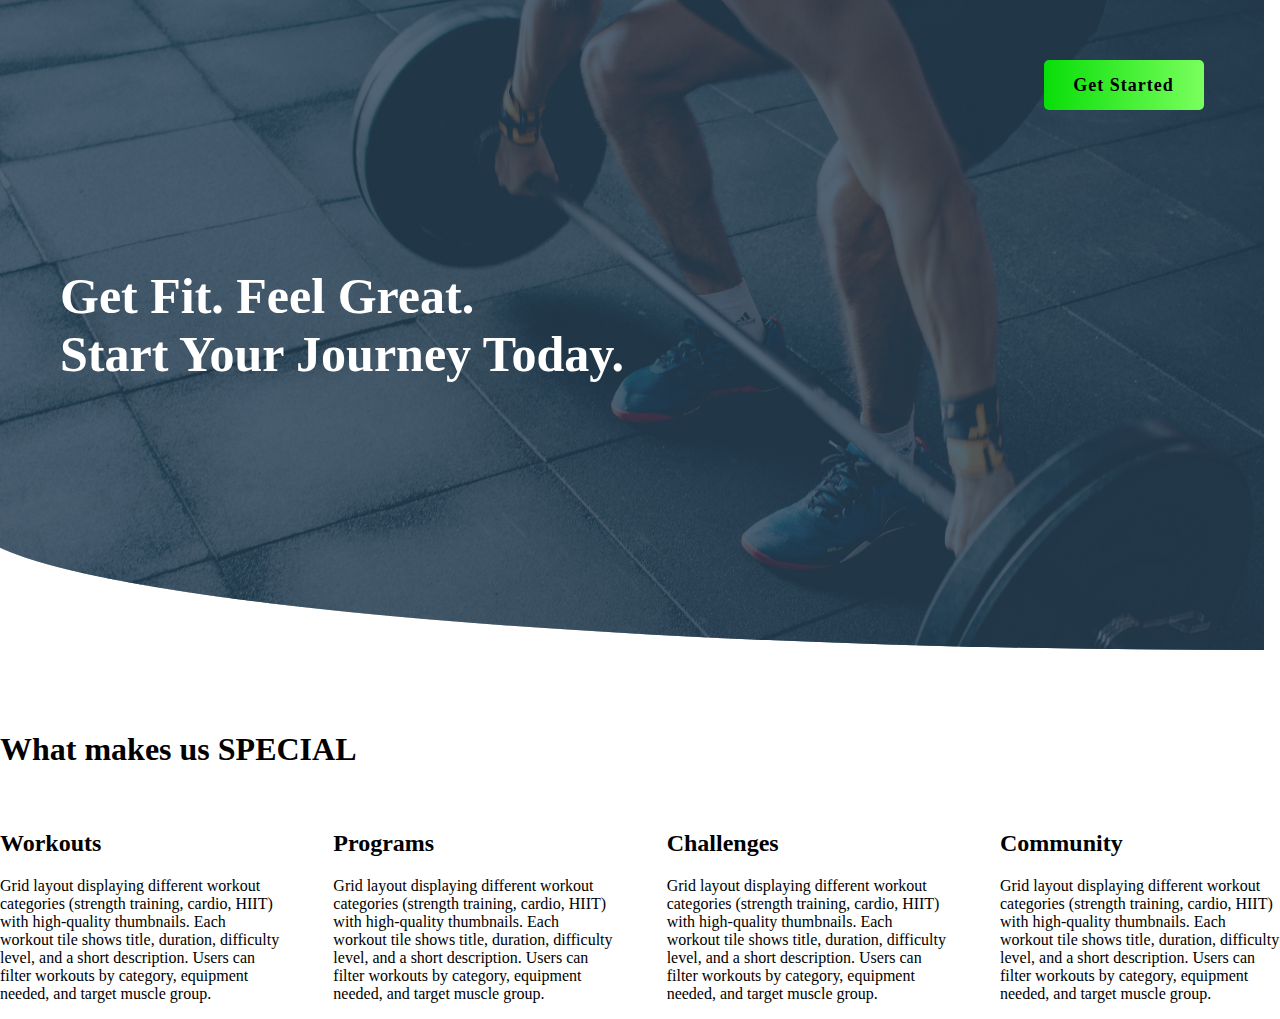
==== index.html @ 9a397f7b "Initial Commit" ====
<!DOCTYPE html>
<html lang="en">
    <head>
        <meta charset="UTF-8"/>
        <meta name="viewpoint" content="width=device-width, initial-scale=1.0">
        <link rel="stylesheet" href="styles.css">
        <title>Get Fit</title>
    </head>
    <body>
        <header>
            <div class="headerContainer">
                <div class="overlay">
                    
                        <!--
                            <p id="mainTitle">Transform Your Fitness Journey<br/>with <span>GetFit</span></p>
                        <p class="text1">
                            "Embark on a transformative fitness journey with our innovative workout tracking website. 
                            Designed to cater to all fitness levels, our platform offers a comprehensive suite of tools to help you achieve your goals. 
                            From personalized workout plans to detailed progress tracking, we provide everything you need to stay motivated and on track. 
                            Join our vibrant community of fitness enthusiasts today and take the first step towards a healthier, stronger you!"
                        </p>
                        -->
                        <nav>
                            <div class="button">Get Started</div>
                        </nav>
                        <h1>Get Fit. Feel Great.</br>Start Your Journey Today.</h1>
                        
                    
                </div>
                
            </div>
            
        </header>
        <main>
            <div class="content">
                <h1>What makes us SPECIAL</h1>
                <div class="offers">
                    <div>
                        <h2>Workouts</h2>
                        <p>
                            Grid layout displaying different workout categories (strength training, cardio, HIIT) with high-quality thumbnails.
                            Each workout tile shows title, duration, difficulty level, and a short description.
                            Users can filter workouts by category, equipment needed, and target muscle group.
                        </p>
                    </div>
                    <div>
                        <h2>Programs</h2>
                        <p>
                            Grid layout displaying different workout categories (strength training, cardio, HIIT) with high-quality thumbnails.
                            Each workout tile shows title, duration, difficulty level, and a short description.
                            Users can filter workouts by category, equipment needed, and target muscle group.
                        </p>
                    </div>
                    <div>
                        <h2>Challenges</h2>
                        <p>
                            Grid layout displaying different workout categories (strength training, cardio, HIIT) with high-quality thumbnails.
                            Each workout tile shows title, duration, difficulty level, and a short description.
                            Users can filter workouts by category, equipment needed, and target muscle group.
                        </p>
                    </div>
                    <div>
                        <h2>Community</h2>
                        <p>
                            Grid layout displaying different workout categories (strength training, cardio, HIIT) with high-quality thumbnails.
                            Each workout tile shows title, duration, difficulty level, and a short description.
                            Users can filter workouts by category, equipment needed, and target muscle group.
                        </p>
                    </div>
                </div>
            </div>
        </main>

    </body>
</html>
---- styles.css ----
body {
    margin: 0;
}

/*
header {
    padding: 0;
    display: flex;
    justify-content: space-between;
    background-image: url('image2.jpg');
    background-size: cover;
    background-repeat: no-repeat;
    height: 600px;
}
*/
.headerContainer {
    height: 650px;
    width: calc(100vw + 13.5px);
    border-bottom-left-radius: 100% 20%;
    transform: translateX(-30px);
    background-image: url('image2.jpg');
    background-size: cover;
    background-repeat: no-repeat;
}


.overlay {
    background: rgba(39,62,84,0.8);
    height: 650px;
    border-bottom-left-radius: 100% 20%;
    background-size: cover;
    display: flex;
}

.overlay h1 {
    margin: 0;
    font-size: 50px;
    color: white;
    padding-left: 90px;
    align-self: center;
}

.button {
    display: flex;
    position: absolute;
    width: 160px;
    height: 50px;
    background-image: linear-gradient(to right, rgb(8, 222, 8), rgb(122, 255, 93));
    right: 0;
    margin: 60px;
    align-items: center;
    justify-content: center;
    border-radius: 5px;
    font-size: 18px;
    font-weight: 600;
    letter-spacing: 1px;
}

.button:hover {
    background-image: linear-gradient(to right, rgb(122, 255, 93),  rgb(8, 222, 8));
}



.text1 {
    margin: 0;
    font-size: 22px;
    width: 600px;
    padding-top: 30px;
    padding-right: 60px;
}

.heroText {
    margin: 0;
    display: flex;
    flex-direction: column;
    justify-content: center;
    align-content: center;
}

.content {
    display: flex;
    flex-direction: column;
    padding-top: 60px;
}

.content h1 {
    padding-bottom: 20px;;
}

.offers {
    display: flex;
    flex-direction: row;
    justify-content: space-between;
}

.offers p {
    width: 280px;
}
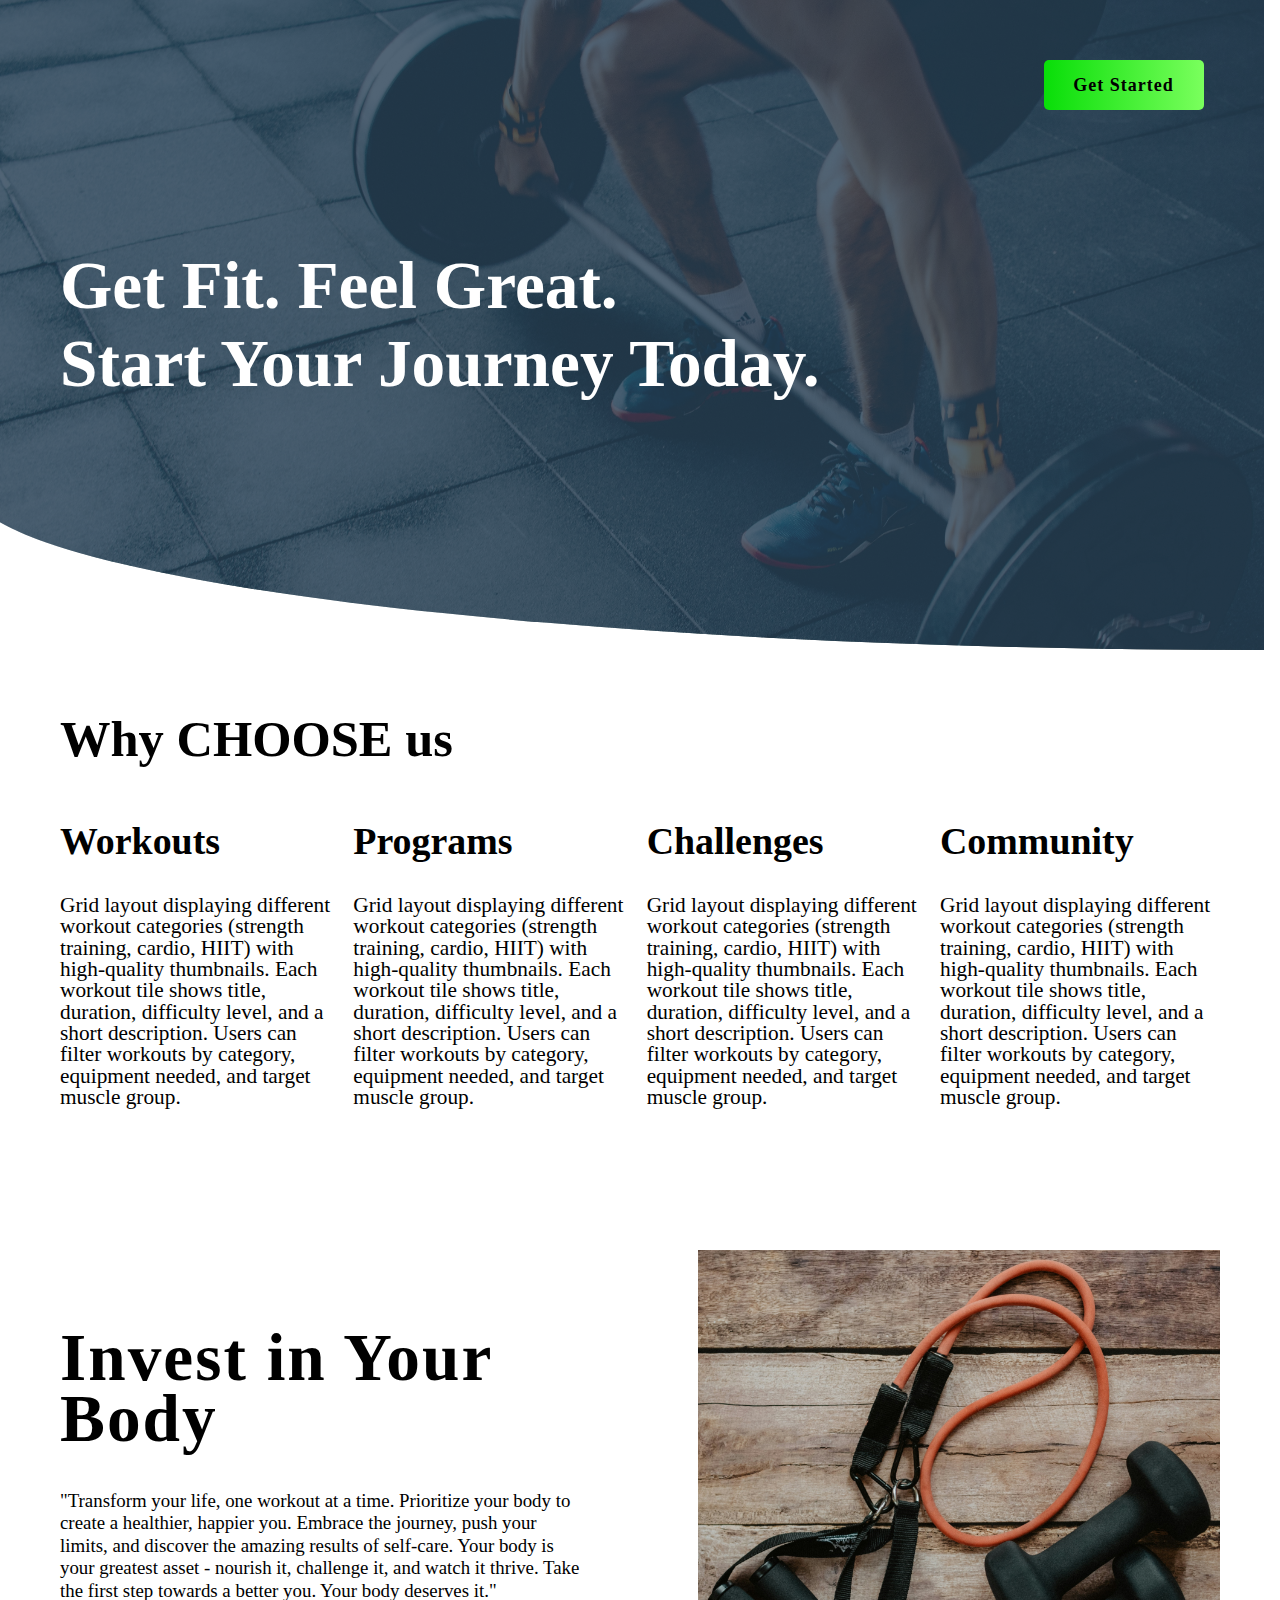
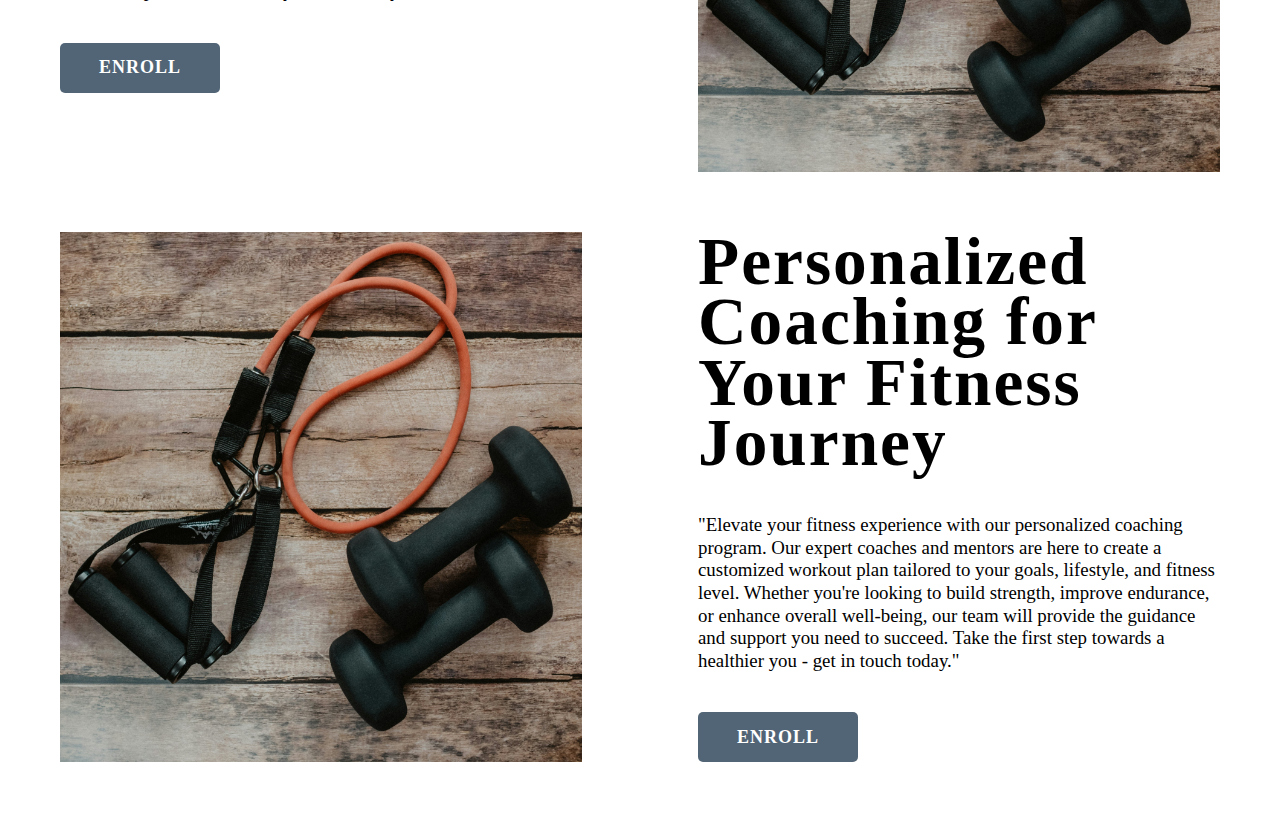
==== commit 24acc657: "Size System, New 2 sections" ====
--- a/index.html
+++ b/index.html
@@ -10,31 +10,17 @@
         <header>
             <div class="headerContainer">
                 <div class="overlay">
-                    
-                        <!--
-                            <p id="mainTitle">Transform Your Fitness Journey<br/>with <span>GetFit</span></p>
-                        <p class="text1">
-                            "Embark on a transformative fitness journey with our innovative workout tracking website. 
-                            Designed to cater to all fitness levels, our platform offers a comprehensive suite of tools to help you achieve your goals. 
-                            From personalized workout plans to detailed progress tracking, we provide everything you need to stay motivated and on track. 
-                            Join our vibrant community of fitness enthusiasts today and take the first step towards a healthier, stronger you!"
-                        </p>
-                        -->
-                        <nav>
-                            <div class="button">Get Started</div>
-                        </nav>
-                        <h1>Get Fit. Feel Great.</br>Start Your Journey Today.</h1>
-                        
-                    
+                    <nav>
+                        <div class="button">Get Started</div>
+                    </nav>
+                    <h1>Get Fit. Feel Great.</br>Start Your Journey Today.</h1>
                 </div>
-                
-            </div>
-            
+            </div>   
         </header>
         <main>
-            <div class="content">
-                <h1>What makes us SPECIAL</h1>
-                <div class="offers">
+            <div class="info-section">
+                <h1>Why CHOOSE us</h1>
+                <div class="info-columns">
                     <div>
                         <h2>Workouts</h2>
                         <p>
@@ -69,7 +55,42 @@
                     </div>
                 </div>
             </div>
+            <div class="invest-section">
+                <div class="invest-left">
+                    <h1>Invest in Your Body</h1>
+                    <p>
+                        "Transform your life, one workout at a time. Prioritize your body to create a healthier, happier you. 
+                        Embrace the journey, push your limits, and discover the amazing results of self-care. Your body is your greatest asset - nourish it, challenge it, and watch it thrive. 
+                        Take the first step towards a better you. Your body deserves it."
+                    </p>
+                    <div class="button-action">ENROLL</div>
+                </div>
+                <img class="sqr-image sqr-left" src="SqImage.jpg"/>
+            </div>
+            <div class="invest-section">
+                <img class="sqr-image sqr-right" src="SqImage.jpg"/>
+                <div class="invest-left">
+                    <h1>Personalized Coaching for Your Fitness Journey</h1>
+                    <p>
+                        "Elevate your fitness experience with our personalized coaching program. Our expert coaches and mentors are here to create a customized workout plan tailored to your goals, lifestyle, and fitness level. 
+                        Whether you're looking to build strength, improve endurance, or enhance overall well-being, our team will provide the guidance and support you need to succeed. 
+                        Take the first step towards a healthier you - get in touch today."
+                    </p>
+                    <div class="button-action">ENROLL</div>
+                </div>
+            </div>
         </main>
 
     </body>
-</html>+</html>
+
+<!--
+
+                            <p id="mainTitle">Transform Your Fitness Journey<br/>with <span>GetFit</span></p>
+                        <p class="text1">
+                            "Embark on a transformative fitness journey with our innovative workout tracking website. 
+                            Designed to cater to all fitness levels, our platform offers a comprehensive suite of tools to help you achieve your goals. 
+                            From personalized workout plans to detailed progress tracking, we provide everything you need to stay motivated and on track. 
+                            Join our vibrant community of fitness enthusiasts today and take the first step towards a healthier, stronger you!"
+                        </p>
+-->
--- a/styles.css
+++ b/styles.css
@@ -1,22 +1,29 @@
+/* MARGIN - PADDING
+ 0 / 60 / 90
+*/
+
+/* BORDER RADIUS
+ 5 - button
+
+*/
+
+/* FONT SIZE - rem
+    5.61 / 4.209 / 3.157 / 2.369 / 1.777 / 1.333 / 1.18 / 1 / 0.75 / 0.563
+*/
+
+/* LINE HEIGT
+    1
+*/
+
+
 body {
     margin: 0;
 }
 
-/*
-header {
-    padding: 0;
-    display: flex;
-    justify-content: space-between;
-    background-image: url('image2.jpg');
-    background-size: cover;
-    background-repeat: no-repeat;
-    height: 600px;
-}
-*/
 .headerContainer {
     height: 650px;
     width: calc(100vw + 13.5px);
-    border-bottom-left-radius: 100% 20%;
+    border-bottom-left-radius: 100% 25%;
     transform: translateX(-30px);
     background-image: url('image2.jpg');
     background-size: cover;
@@ -27,14 +34,14 @@
 .overlay {
     background: rgba(39,62,84,0.8);
     height: 650px;
-    border-bottom-left-radius: 100% 20%;
+    border-bottom-left-radius: 100% 25%;
     background-size: cover;
     display: flex;
 }
 
 .overlay h1 {
     margin: 0;
-    font-size: 50px;
+    font-size: 4.209rem;
     color: white;
     padding-left: 90px;
     align-self: center;
@@ -81,20 +88,89 @@
 .content {
     display: flex;
     flex-direction: column;
-    padding-top: 60px;
+}
+    
+
+.info-section {
+    margin: 60px;
+    padding-bottom: 60px;
 }
 
-.content h1 {
-    padding-bottom: 20px;;
+.info-section h1 {
+    font-size: 3.157rem;
+    margin: 0;
 }
 
-.offers {
+.info-columns {
+    display: flex;
+    flex-direction: row;
+    justify-content: space-between;
+    padding-top: 20px;
+}
+
+.info-columns h2 {
+    font-size: 2.369rem;
+}
+
+.info-columns p {
+    width: 280px;
+    font-size: 1.333rem;
+    line-height: 1;
+}
+
+.invest-section {
+    margin: 60px;
     display: flex;
     flex-direction: row;
     justify-content: space-between;
 }
 
-.offers p {
-    width: 280px;
+.invest-left {
+    display: flex;
+    flex-direction: column;
+    justify-content: center;
+    width: 45%;
 }
 
+.invest-left h1 {
+    display: inline-block;
+    font-size: 4.209rem;
+    margin: 0;
+    padding-bottom: 40px;
+    letter-spacing: 2px;
+    line-height: 0.9;
+}
+
+.invest-left p {
+    margin: 0;
+    font-size: 1.18rem;
+    padding-bottom: 40px;
+    line-height: 1.2;
+}
+
+.sqr-image {
+    width: 45%;
+}
+
+/*
+.sqr-left {
+    margin-left: 90px;
+}
+
+.sqr-right {
+    margin-right: 90px;
+}
+*/
+.button-action {
+    display: flex;
+    width: 160px;
+    height: 50px;
+    background-color: rgba(39,62,84,0.8);
+    align-items: center;
+    justify-content: center;
+    border-radius: 5px;
+    font-size: 18px;
+    font-weight: 600;
+    letter-spacing: 1px;
+    color: white;
+}
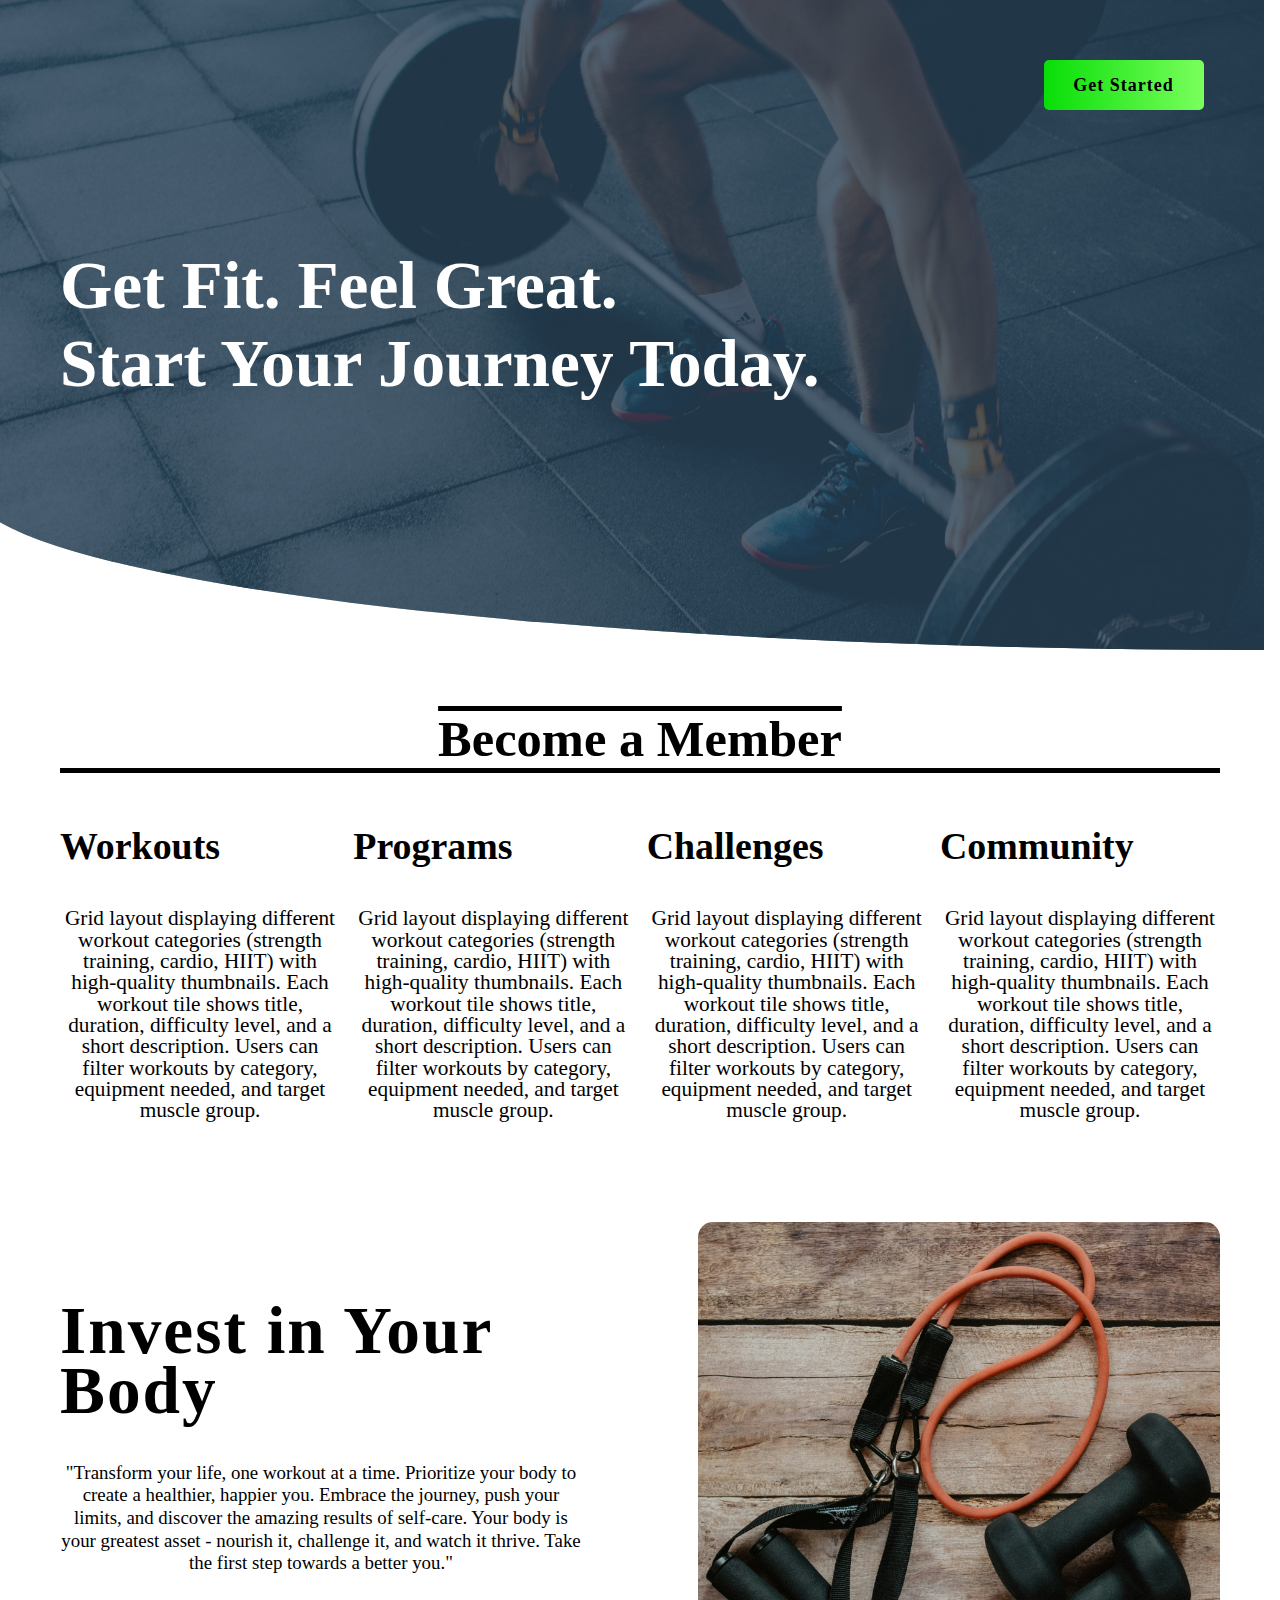
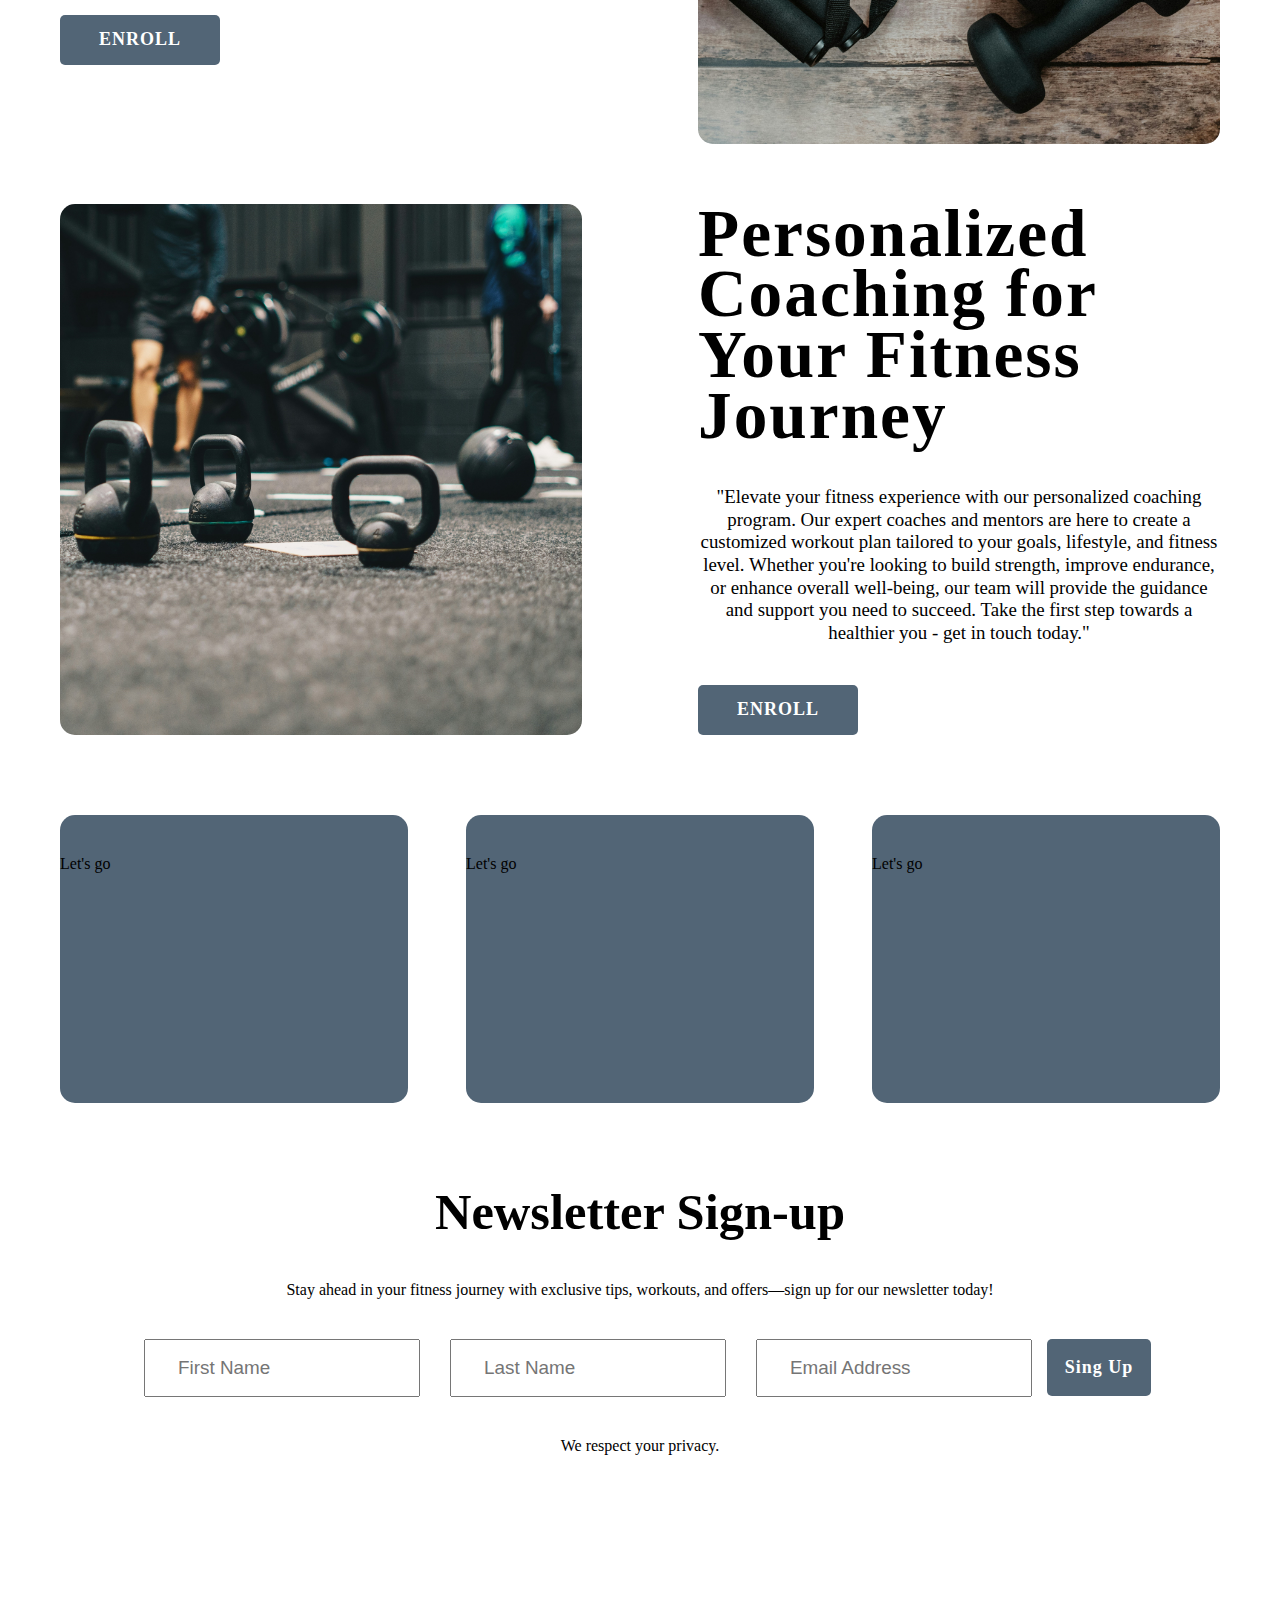
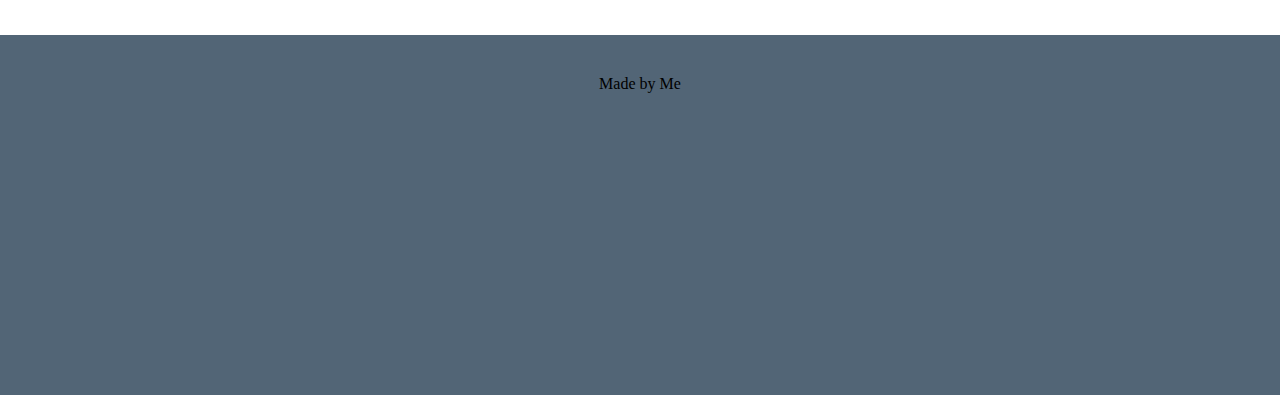
==== commit 4ba0084d: "New Feedback, Newsletter sections, new img, footer" ====
--- a/index.html
+++ b/index.html
@@ -19,7 +19,7 @@
         </header>
         <main>
             <div class="info-section">
-                <h1>Why CHOOSE us</h1>
+                <h1>Become a Member</h1>
                 <div class="info-columns">
                     <div>
                         <h2>Workouts</h2>
@@ -61,14 +61,14 @@
                     <p>
                         "Transform your life, one workout at a time. Prioritize your body to create a healthier, happier you. 
                         Embrace the journey, push your limits, and discover the amazing results of self-care. Your body is your greatest asset - nourish it, challenge it, and watch it thrive. 
-                        Take the first step towards a better you. Your body deserves it."
+                        Take the first step towards a better you."
                     </p>
                     <div class="button-action">ENROLL</div>
                 </div>
-                <img class="sqr-image sqr-left" src="SqImage.jpg"/>
+                <img class="sqr-image sqr-left" src="assets/images/invest.jpg"/>
             </div>
             <div class="invest-section">
-                <img class="sqr-image sqr-right" src="SqImage.jpg"/>
+                <img class="sqr-image sqr-right" src="assets/images/coaching.jpg"/>
                 <div class="invest-left">
                     <h1>Personalized Coaching for Your Fitness Journey</h1>
                     <p>
@@ -79,7 +79,32 @@
                     <div class="button-action">ENROLL</div>
                 </div>
             </div>
+            <div class="feedback-carousel">
+                <div class="feedback-card">
+                    <p>Let's go</p>
+                </div>
+                <div class="feedback-card">
+                    <p>Let's go</p>
+                </div>
+                <div class="feedback-card">
+                    <p>Let's go</p>
+                </div>
+            </div>
+            <div class="newsletter-section">
+                <h1>Newsletter Sign-up</h1>
+                <p>Stay ahead in your fitness journey with exclusive tips, workouts, and offers—sign up for our newsletter today!</p>
+                <div class="newsletter-boxes">
+                    <input class="newsletter-box" type="text" id="fname" name="fname" placeholder="First Name"><br>
+                    <input class="newsletter-box" type="text" id="fname" name="fname" placeholder="Last Name"><br>
+                    <input  class="newsletter-box"type="text" id="fname" name="fname" placeholder="Email Address"><br>
+                    <div class="button-action newsletter-button">Sing Up</div>
+                </div>
+                <p>We respect your privacy.</p>
+            </div>
         </main>
+        <footer>
+            <p>Made by Me</p>
+        </footer>
 
     </body>
 </html>
--- a/styles.css
+++ b/styles.css
@@ -4,7 +4,7 @@
 
 /* BORDER RADIUS
  5 - button
-
+ 15 - sqr image
 */
 
 /* FONT SIZE - rem
@@ -25,7 +25,7 @@
     width: calc(100vw + 13.5px);
     border-bottom-left-radius: 100% 25%;
     transform: translateX(-30px);
-    background-image: url('image2.jpg');
+    background-image: url('assets/images/mainBackground.jpg');
     background-size: cover;
     background-repeat: no-repeat;
 }
@@ -93,12 +93,14 @@
 
 .info-section {
     margin: 60px;
-    padding-bottom: 60px;
 }
 
 .info-section h1 {
     font-size: 3.157rem;
     margin: 0;
+    text-align: center;
+    text-decoration: overline;
+    border-bottom: 5px solid;
 }
 
 .info-columns {
@@ -150,17 +152,9 @@
 
 .sqr-image {
     width: 45%;
-}
-
-/*
-.sqr-left {
-    margin-left: 90px;
-}
-
-.sqr-right {
-    margin-right: 90px;
-}
-*/
+    border-radius: 15px;;
+}
+
 .button-action {
     display: flex;
     width: 160px;
@@ -174,3 +168,62 @@
     letter-spacing: 1px;
     color: white;
 }
+
+.feedback-carousel {
+    margin: 80px 60px;
+    display: flex;
+    flex-direction: row;
+    justify-content: space-between;
+}
+
+.feedback-card {
+    width: 30%;
+    height: 18rem;
+    background-color: rgba(39,62,84,0.8);
+    border-radius: 15px;
+}
+
+.feedback-card p {
+    display: inline-block;
+}
+
+.newsletter-section {
+    margin: 60px 120px;
+}
+
+.newsletter-section h1, p {
+    text-align: center;
+    margin: 40px 0;
+}
+
+.newsletter-section h1 {
+    font-size: 3.157rem;
+    margin-top: 80px;
+}
+
+.newsletter-boxes {
+    display: flex;
+    flex-direction: row;
+    justify-content: center;
+    margin-top: 30px;
+}
+
+.newsletter-box {
+    width: 20%;
+    font-size: 1.18rem;
+    padding: 1rem 2rem;
+    margin: 0 15px;
+}
+
+.newsletter-button {
+    height: 3.6rem;
+    width: 10%;
+}
+
+footer {
+    position: absolute;
+    margin-top: 120px;
+    width: 100%;
+    height: 40%;
+    background-color: rgba(39,62,84,0.8);
+}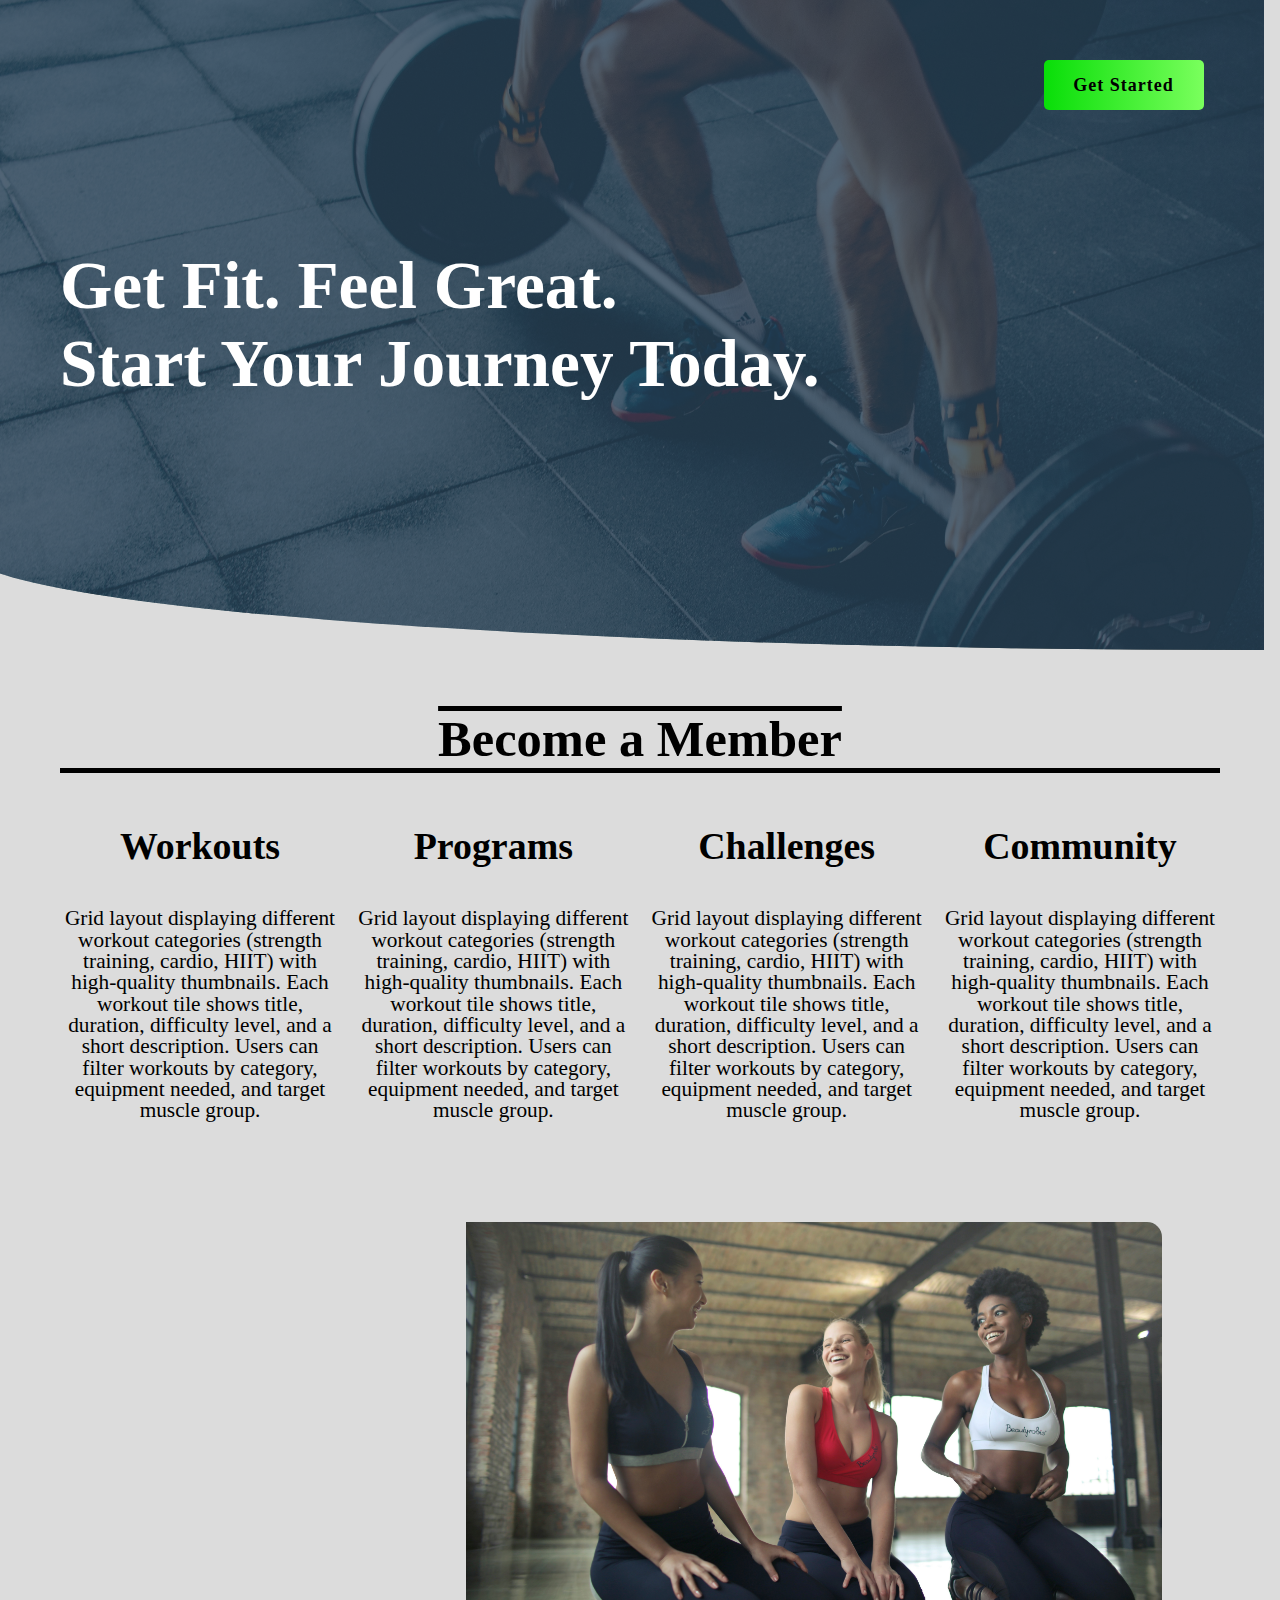
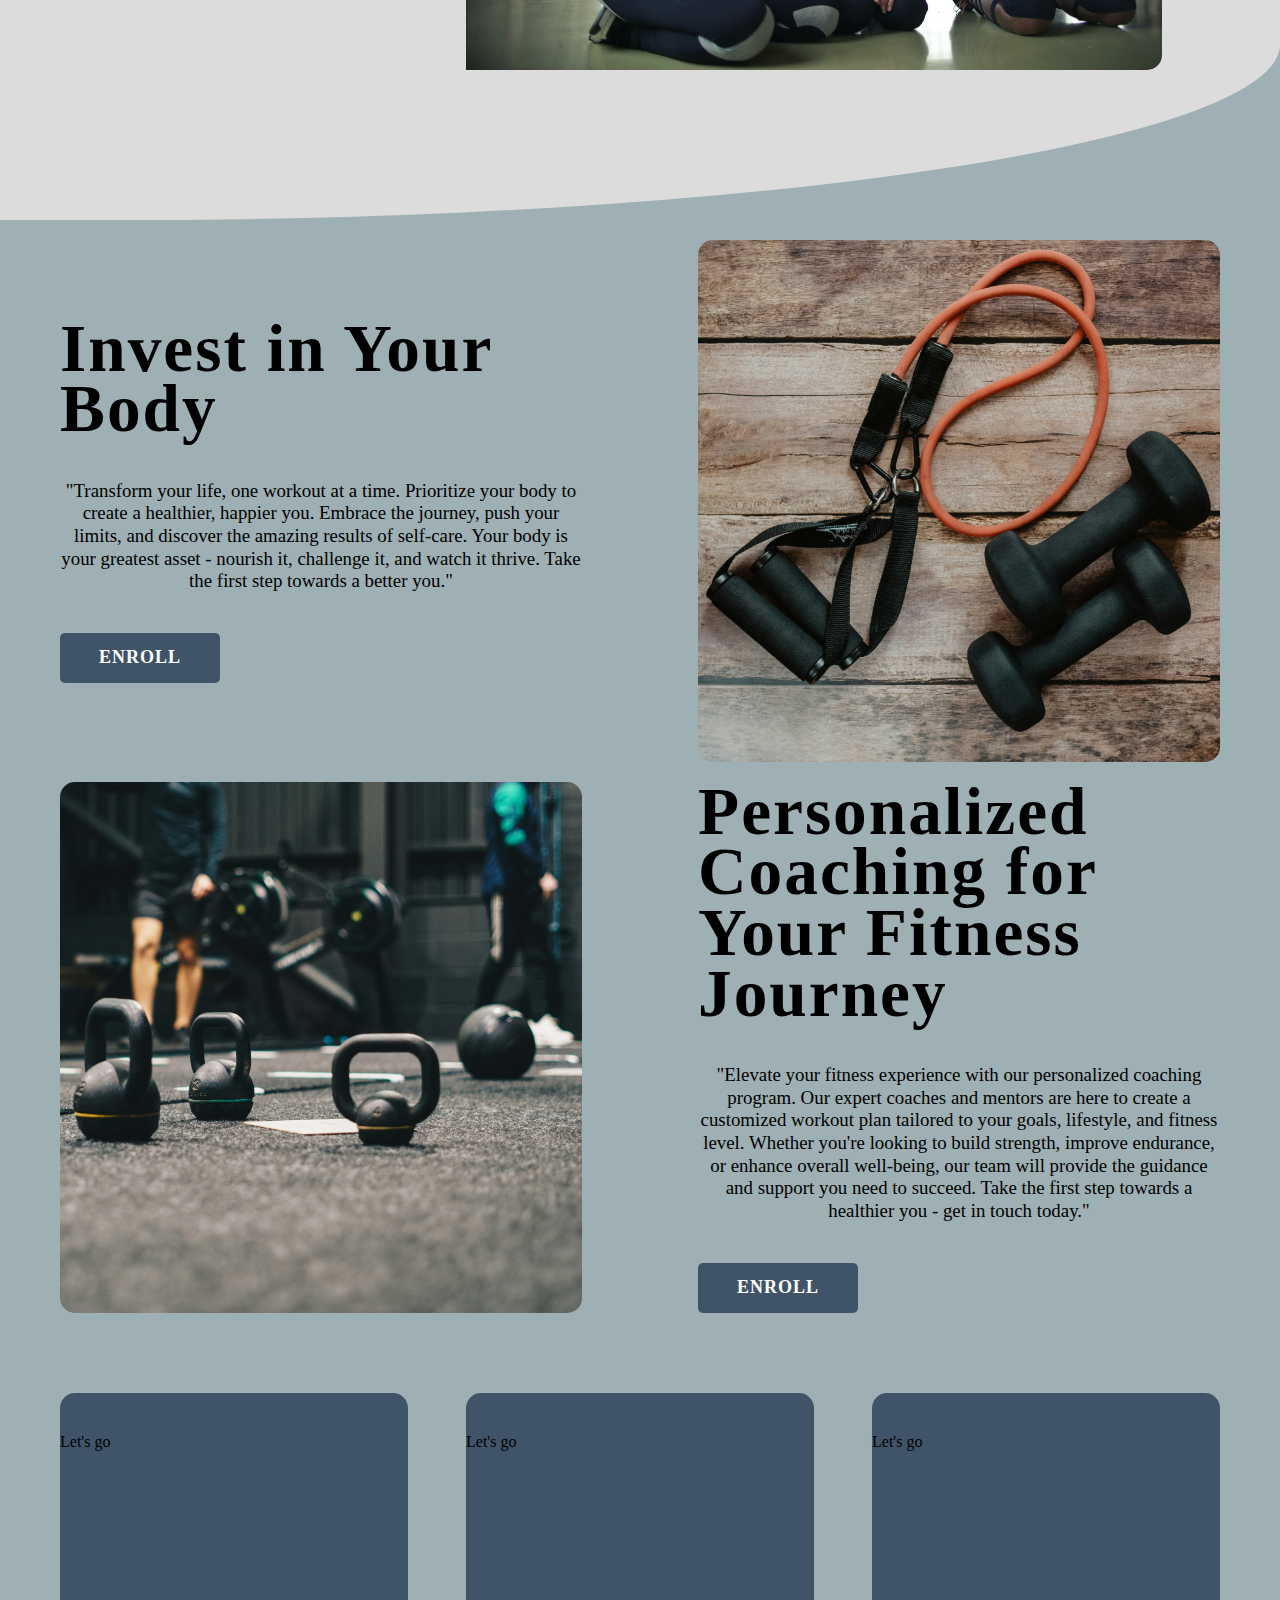
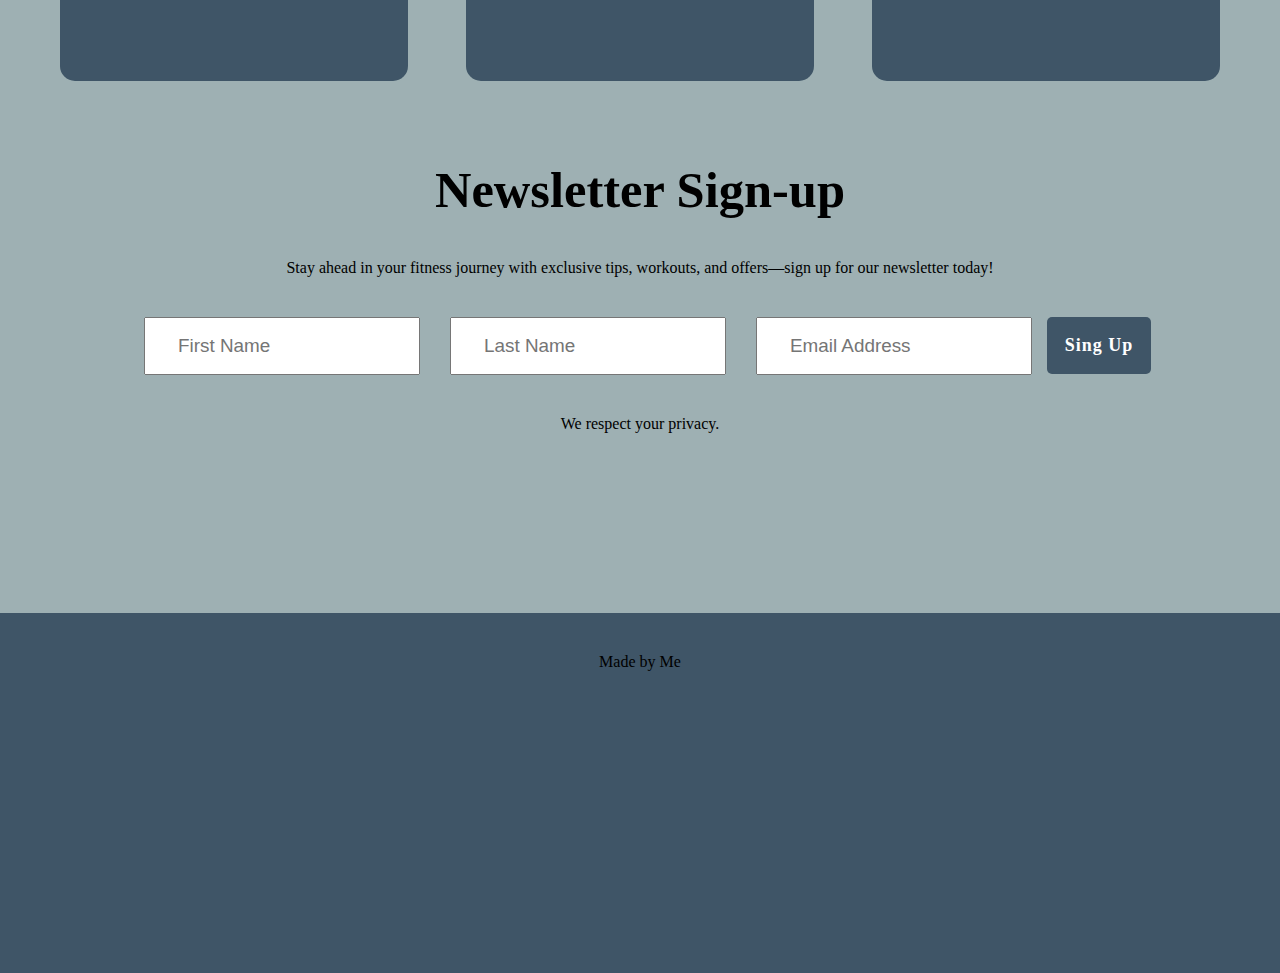
==== commit a2bc7fb9: "New Carousel, background coloring" ====
--- a/index.html
+++ b/index.html
@@ -18,67 +18,88 @@
             </div>   
         </header>
         <main>
-            <div class="info-section">
-                <h1>Become a Member</h1>
-                <div class="info-columns">
-                    <div>
-                        <h2>Workouts</h2>
-                        <p>
-                            Grid layout displaying different workout categories (strength training, cardio, HIIT) with high-quality thumbnails.
-                            Each workout tile shows title, duration, difficulty level, and a short description.
-                            Users can filter workouts by category, equipment needed, and target muscle group.
-                        </p>
+            <div class="section-2">
+                <div class="info-section">
+                    <h1>Become a Member</h1>
+                    <div class="info-columns">
+                        <div>
+                            <h2>Workouts</h2>
+                            <p>
+                                Grid layout displaying different workout categories (strength training, cardio, HIIT) with high-quality thumbnails.
+                                Each workout tile shows title, duration, difficulty level, and a short description.
+                                Users can filter workouts by category, equipment needed, and target muscle group.
+                            </p>
+                        </div>
+                        <div>
+                            <h2>Programs</h2>
+                            <p>
+                                Grid layout displaying different workout categories (strength training, cardio, HIIT) with high-quality thumbnails.
+                                Each workout tile shows title, duration, difficulty level, and a short description.
+                                Users can filter workouts by category, equipment needed, and target muscle group.
+                            </p>
+                        </div>
+                        <div>
+                            <h2>Challenges</h2>
+                            <p>
+                                Grid layout displaying different workout categories (strength training, cardio, HIIT) with high-quality thumbnails.
+                                Each workout tile shows title, duration, difficulty level, and a short description.
+                                Users can filter workouts by category, equipment needed, and target muscle group.
+                            </p>
+                        </div>
+                        <div>
+                            <h2>Community</h2>
+                            <p>
+                                Grid layout displaying different workout categories (strength training, cardio, HIIT) with high-quality thumbnails.
+                                Each workout tile shows title, duration, difficulty level, and a short description.
+                                Users can filter workouts by category, equipment needed, and target muscle group.
+                            </p>
+                        </div>
                     </div>
-                    <div>
-                        <h2>Programs</h2>
-                        <p>
-                            Grid layout displaying different workout categories (strength training, cardio, HIIT) with high-quality thumbnails.
-                            Each workout tile shows title, duration, difficulty level, and a short description.
-                            Users can filter workouts by category, equipment needed, and target muscle group.
-                        </p>
+                </div>
+                <div class="info-carousel">
+                    <div class="community-left">
+                        <div class="info-carousel-arrow info-carousel-arrow-left">
+                            <span>
+                                &#x25C0;
+                            </span>
+                        </div>
                     </div>
-                    <div>
-                        <h2>Challenges</h2>
-                        <p>
-                            Grid layout displaying different workout categories (strength training, cardio, HIIT) with high-quality thumbnails.
-                            Each workout tile shows title, duration, difficulty level, and a short description.
-                            Users can filter workouts by category, equipment needed, and target muscle group.
-                        </p>
-                    </div>
-                    <div>
-                        <h2>Community</h2>
-                        <p>
-                            Grid layout displaying different workout categories (strength training, cardio, HIIT) with high-quality thumbnails.
-                            Each workout tile shows title, duration, difficulty level, and a short description.
-                            Users can filter workouts by category, equipment needed, and target muscle group.
-                        </p>
+                    <div class="community-right">
+                        <div class="info-carousel-arrow info-carousel-arrow-right">
+                            <span>
+                                &#x25B6;
+                            </span>
+                        </div>
                     </div>
                 </div>
             </div>
-            <div class="invest-section">
-                <div class="invest-left">
-                    <h1>Invest in Your Body</h1>
-                    <p>
-                        "Transform your life, one workout at a time. Prioritize your body to create a healthier, happier you. 
-                        Embrace the journey, push your limits, and discover the amazing results of self-care. Your body is your greatest asset - nourish it, challenge it, and watch it thrive. 
-                        Take the first step towards a better you."
-                    </p>
-                    <div class="button-action">ENROLL</div>
+            <div class="action-section">
+                <div class="invest-section">
+                    <div class="invest-left">
+                        <h1>Invest in Your Body</h1>
+                        <p>
+                            "Transform your life, one workout at a time. Prioritize your body to create a healthier, happier you. 
+                            Embrace the journey, push your limits, and discover the amazing results of self-care. Your body is your greatest asset - nourish it, challenge it, and watch it thrive. 
+                            Take the first step towards a better you."
+                        </p>
+                        <div class="button-action">ENROLL</div>
+                    </div>
+                    <img class="sqr-image sqr-left" src="assets/images/invest.jpg"/>
                 </div>
-                <img class="sqr-image sqr-left" src="assets/images/invest.jpg"/>
-            </div>
-            <div class="invest-section">
-                <img class="sqr-image sqr-right" src="assets/images/coaching.jpg"/>
-                <div class="invest-left">
-                    <h1>Personalized Coaching for Your Fitness Journey</h1>
-                    <p>
-                        "Elevate your fitness experience with our personalized coaching program. Our expert coaches and mentors are here to create a customized workout plan tailored to your goals, lifestyle, and fitness level. 
-                        Whether you're looking to build strength, improve endurance, or enhance overall well-being, our team will provide the guidance and support you need to succeed. 
-                        Take the first step towards a healthier you - get in touch today."
-                    </p>
-                    <div class="button-action">ENROLL</div>
+                <div class="invest-section">
+                    <img class="sqr-image sqr-right" src="assets/images/coaching.jpg"/>
+                    <div class="invest-left">
+                        <h1>Personalized Coaching for Your Fitness Journey</h1>
+                        <p>
+                            "Elevate your fitness experience with our personalized coaching program. Our expert coaches and mentors are here to create a customized workout plan tailored to your goals, lifestyle, and fitness level. 
+                            Whether you're looking to build strength, improve endurance, or enhance overall well-being, our team will provide the guidance and support you need to succeed. 
+                            Take the first step towards a healthier you - get in touch today."
+                        </p>
+                        <div class="button-action">ENROLL</div>
+                    </div>
                 </div>
             </div>
+            
             <div class="feedback-carousel">
                 <div class="feedback-card">
                     <p>Let's go</p>
--- a/styles.css
+++ b/styles.css
@@ -18,12 +18,17 @@
 
 body {
     margin: 0;
+    background-color: #9EB0B3;
+}
+
+header {
+    background-color: #dcdcdc;
 }
 
 .headerContainer {
     height: 650px;
     width: calc(100vw + 13.5px);
-    border-bottom-left-radius: 100% 25%;
+    border-bottom-left-radius: 100% 15%;
     transform: translateX(-30px);
     background-image: url('assets/images/mainBackground.jpg');
     background-size: cover;
@@ -34,7 +39,7 @@
 .overlay {
     background: rgba(39,62,84,0.8);
     height: 650px;
-    border-bottom-left-radius: 100% 25%;
+    border-bottom-left-radius: 100% 15%;
     background-size: cover;
     display: flex;
 }
@@ -67,8 +72,6 @@
     background-image: linear-gradient(to right, rgb(122, 255, 93),  rgb(8, 222, 8));
 }
 
-
-
 .text1 {
     margin: 0;
     font-size: 22px;
@@ -89,10 +92,15 @@
     display: flex;
     flex-direction: column;
 }
+
+.section-2 {
+    background: #dcdcdc;
+    border-bottom-right-radius: 90% 15%;
+    padding: 60px 0 90px 0;
+}
     
-
 .info-section {
-    margin: 60px;
+    margin: 0 60px;
 }
 
 .info-section h1 {
@@ -112,6 +120,7 @@
 
 .info-columns h2 {
     font-size: 2.369rem;
+    text-align: center;
 }
 
 .info-columns p {
@@ -120,8 +129,73 @@
     line-height: 1;
 }
 
+.info-carousel {
+    margin: 60px;
+    display: flex;
+    flex-direction: row;
+    justify-content: center;
+    height: 35vw;
+}
+
+.community-left { 
+    background-image: url('assets/images/community-left.jpg');
+    background-size: cover;
+    background-repeat: no-repeat;
+    width: 30%;
+    object-fit: cover;
+    border-top-left-radius: 15px;
+    border-bottom-left-radius: 15px;
+}
+
+.community-right {
+    position: relative;
+    background-image: url('assets/images/community.jpg');
+    background-size: cover;
+    background-repeat: no-repeat;
+    width: 60%;
+    object-fit: cover;
+    border-top-right-radius: 15px;
+    border-bottom-right-radius: 15px;
+}
+
+.info-carousel-arrow {
+    display: flex;
+    height: 35vw;
+    width: 2.5vw;
+    align-items: center;
+    color: transparent;
+    font-size: 2.369rem;
+}
+
+.info-carousel-arrow-left {
+    justify-content: left;
+    border-top-left-radius: 15px;
+    border-bottom-left-radius: 15px;
+}
+
+.info-carousel-arrow-right {
+    position: absolute;
+    justify-content: right;
+    right: 0;
+    border-top-right-radius: 15px;
+    border-bottom-right-radius: 15px;
+}
+
+.info-carousel-arrow:hover {
+    background-color: rgba(220, 220, 220, 0.4);
+    color: rgba(220, 220, 220, 1);
+    transition-duration: 0.4s; 
+}
+
+/*
+.action-section {
+    background-color: #9EB0B3;
+    border-top-right-radius: 100% 25%;
+
+}
+*/
 .invest-section {
-    margin: 60px;
+    margin: 20px 60px;
     display: flex;
     flex-direction: row;
     justify-content: space-between;
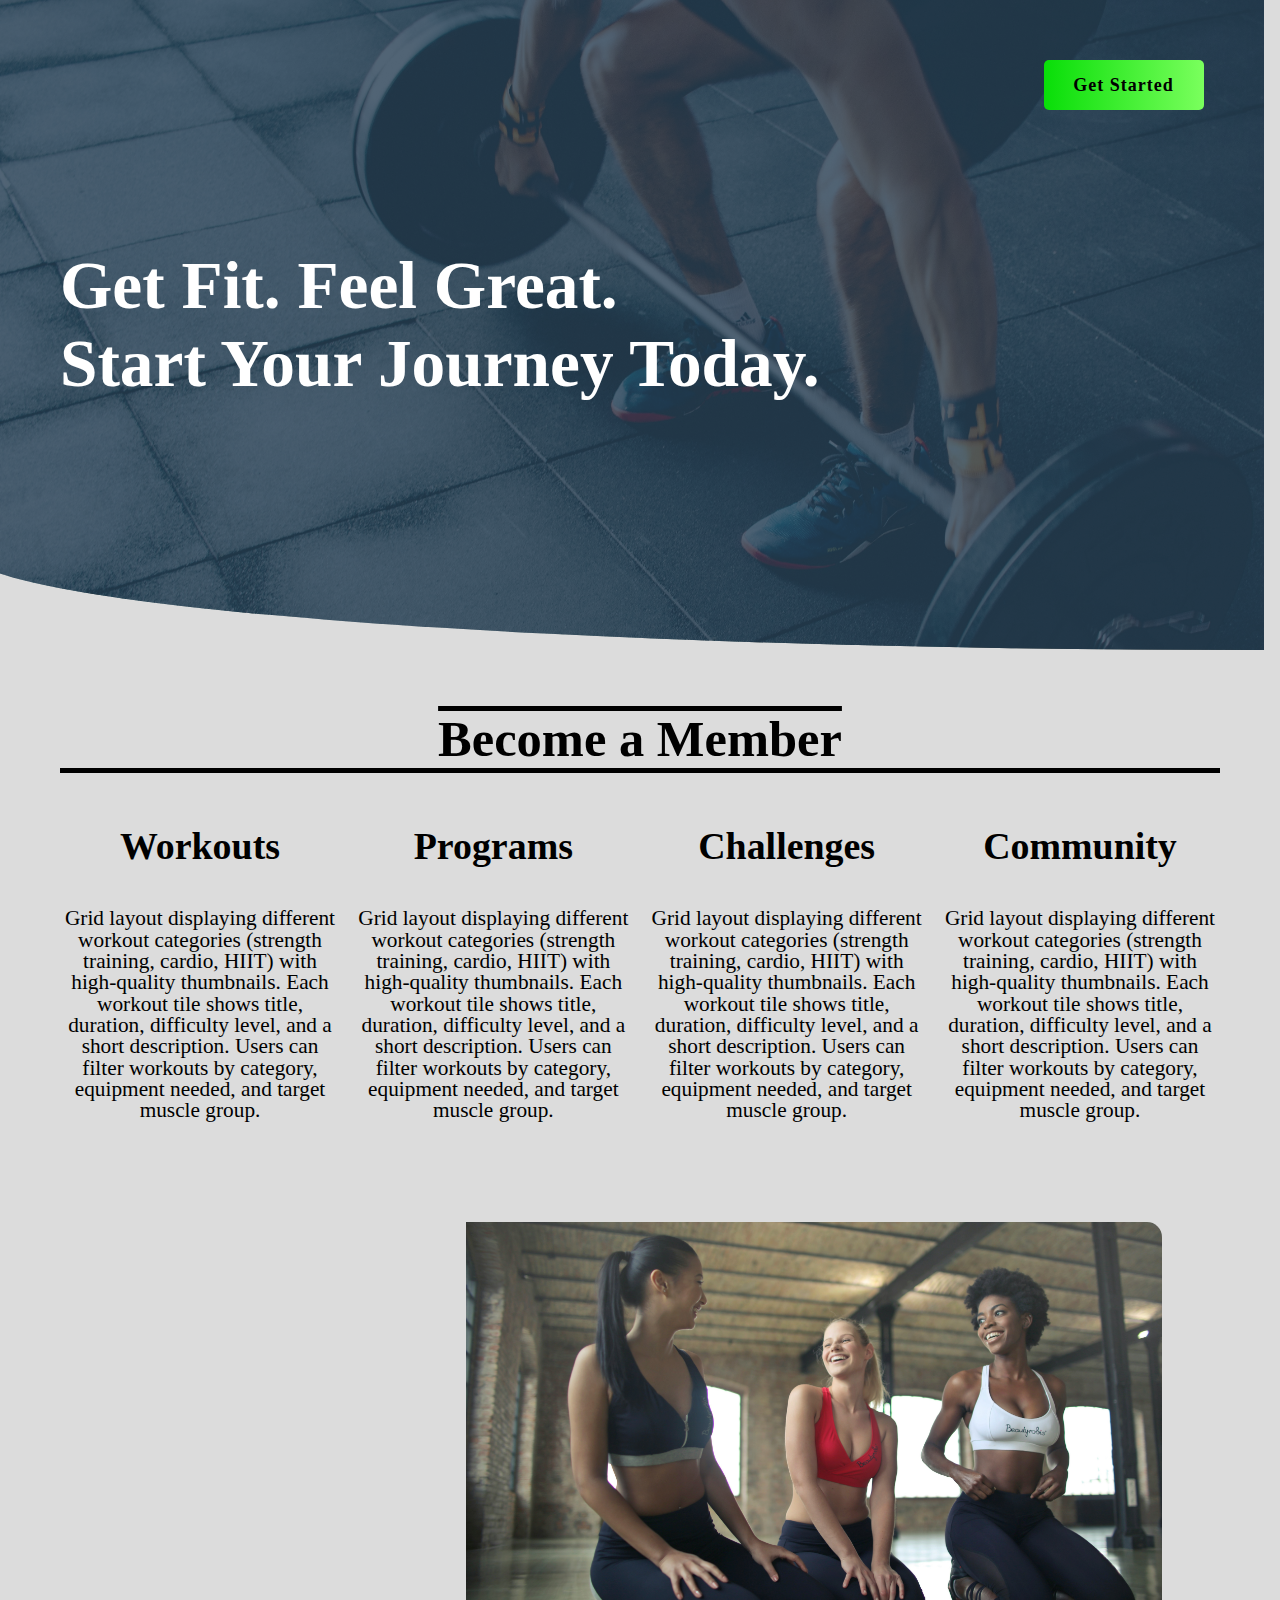
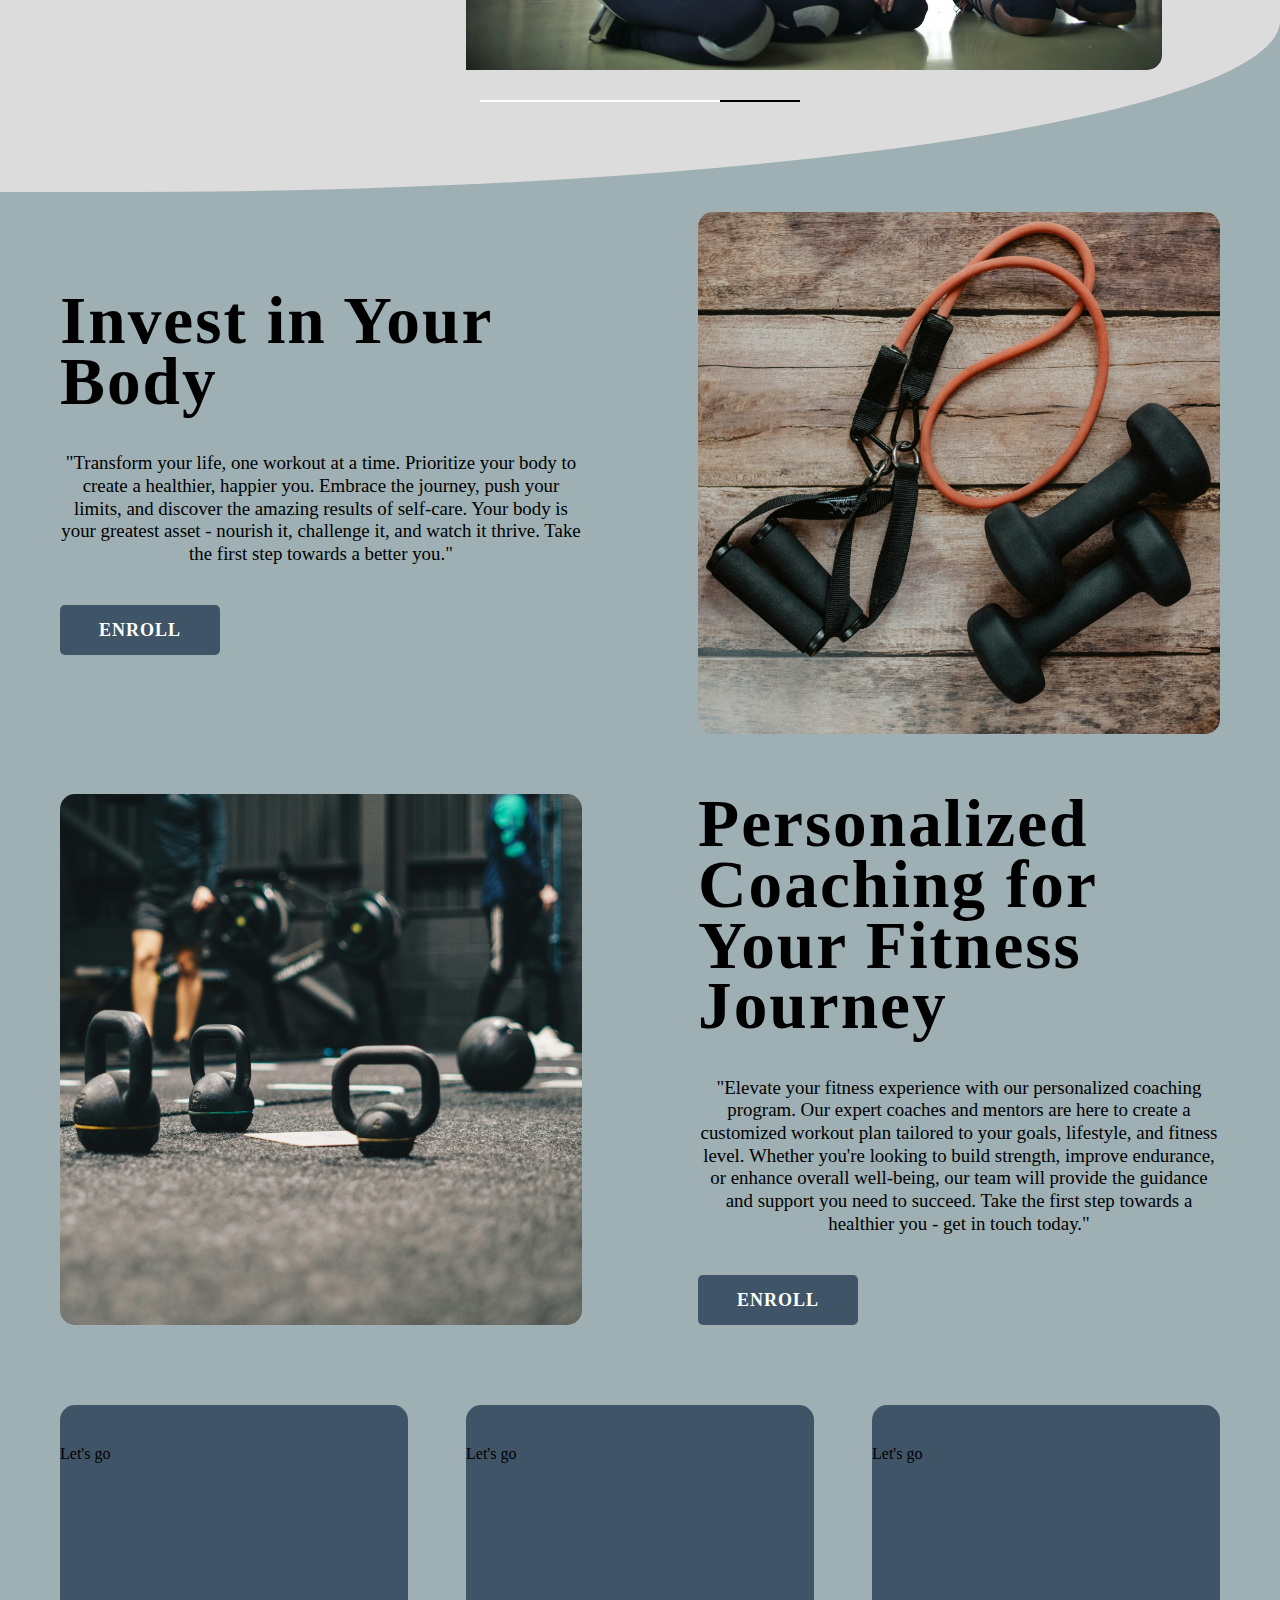
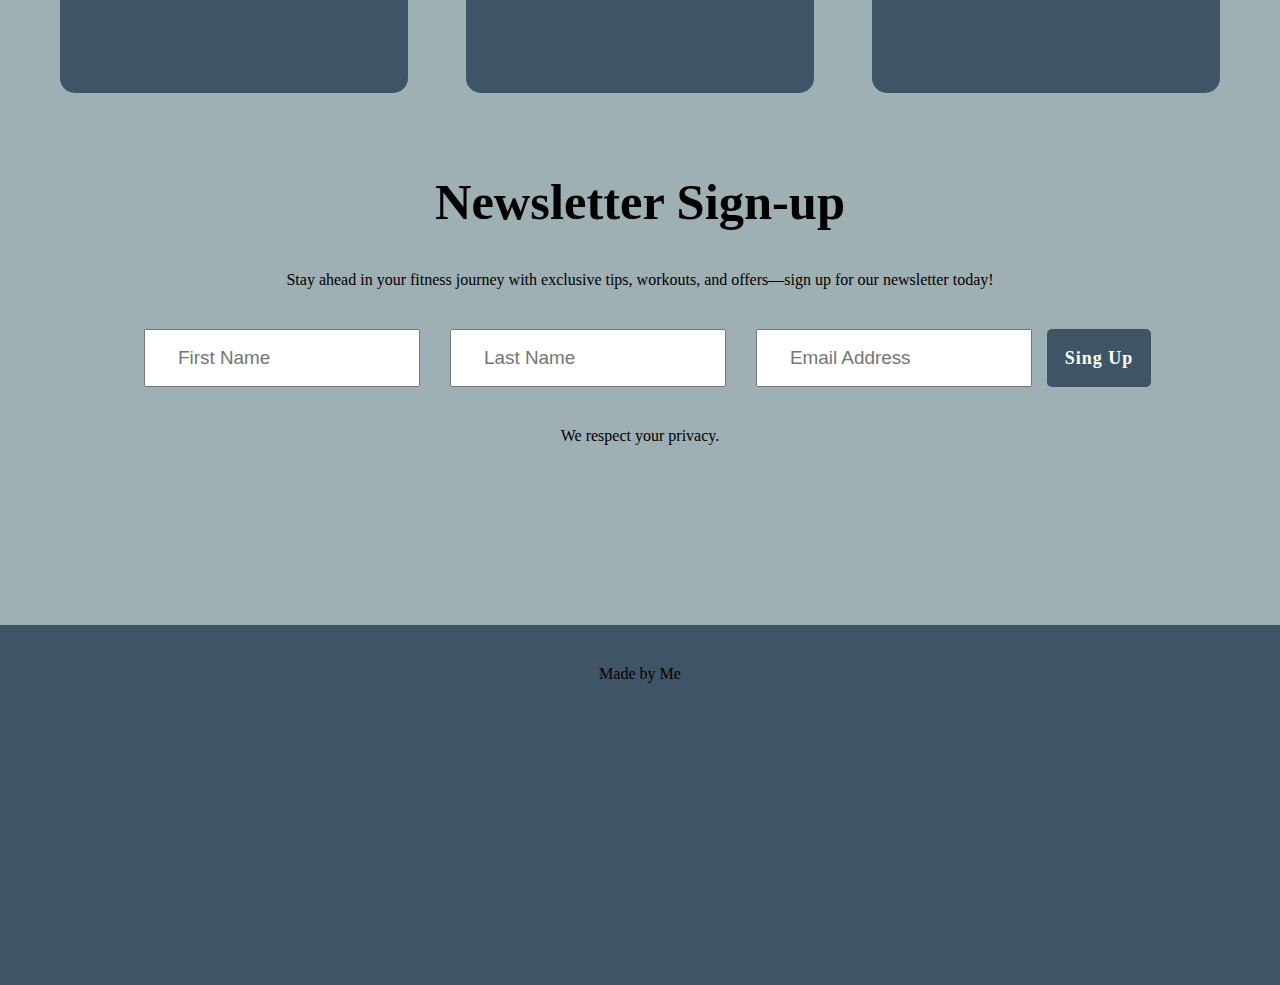
==== commit 68ab302d: "Carousel Status Bar Draft" ====
--- a/index.html
+++ b/index.html
@@ -56,21 +56,24 @@
                         </div>
                     </div>
                 </div>
-                <div class="info-carousel">
-                    <div class="community-left">
-                        <div class="info-carousel-arrow info-carousel-arrow-left">
-                            <span>
-                                &#x25C0;
-                            </span>
+                <div>
+                    <div class="info-carousel">
+                        <div class="community-left">
+                            <div class="info-carousel-arrow info-carousel-arrow-left">
+                                <span>
+                                    &#x25C0;
+                                </span>
+                            </div>
+                        </div>
+                        <div class="community-right">
+                            <div class="info-carousel-arrow info-carousel-arrow-right">
+                                <span>
+                                    &#x25B6;
+                                </span>
+                            </div>
                         </div>
                     </div>
-                    <div class="community-right">
-                        <div class="info-carousel-arrow info-carousel-arrow-right">
-                            <span>
-                                &#x25B6;
-                            </span>
-                        </div>
-                    </div>
+                    <div class="carousel-status-bar"></div>
                 </div>
             </div>
             <div class="action-section">
--- a/styles.css
+++ b/styles.css
@@ -130,14 +130,14 @@
 }
 
 .info-carousel {
-    margin: 60px;
+    margin: 60px 60px 30px 60px;
     display: flex;
     flex-direction: row;
     justify-content: center;
     height: 35vw;
 }
 
-.community-left { 
+.community-left {
     background-image: url('assets/images/community-left.jpg');
     background-size: cover;
     background-repeat: no-repeat;
@@ -187,6 +187,18 @@
     transition-duration: 0.4s; 
 }
 
+
+.carousel-status-bar {
+    margin: 0 480px;
+    background: -webkit-linear-gradient(left, white 0% 25%, white 25% 50%, white 50% 75%, black 75%);
+    height: 0.2vw;
+    transition-duration: 10s; 
+}
+
+.carousel-status-bar:hover {
+    /*background-image: linear-gradient(to right, white 0% 25%, white 25% 50%, black 50% 75%, white 75%);*/
+    background: -webkit-linear-gradient(left, white 0% 25%, white 25% 50%, black 50% 75%, white 75%);
+}
 /*
 .action-section {
     background-color: #9EB0B3;
@@ -195,7 +207,7 @@
 }
 */
 .invest-section {
-    margin: 20px 60px;
+    margin: 20px 60px 60px 60px;
     display: flex;
     flex-direction: row;
     justify-content: space-between;
